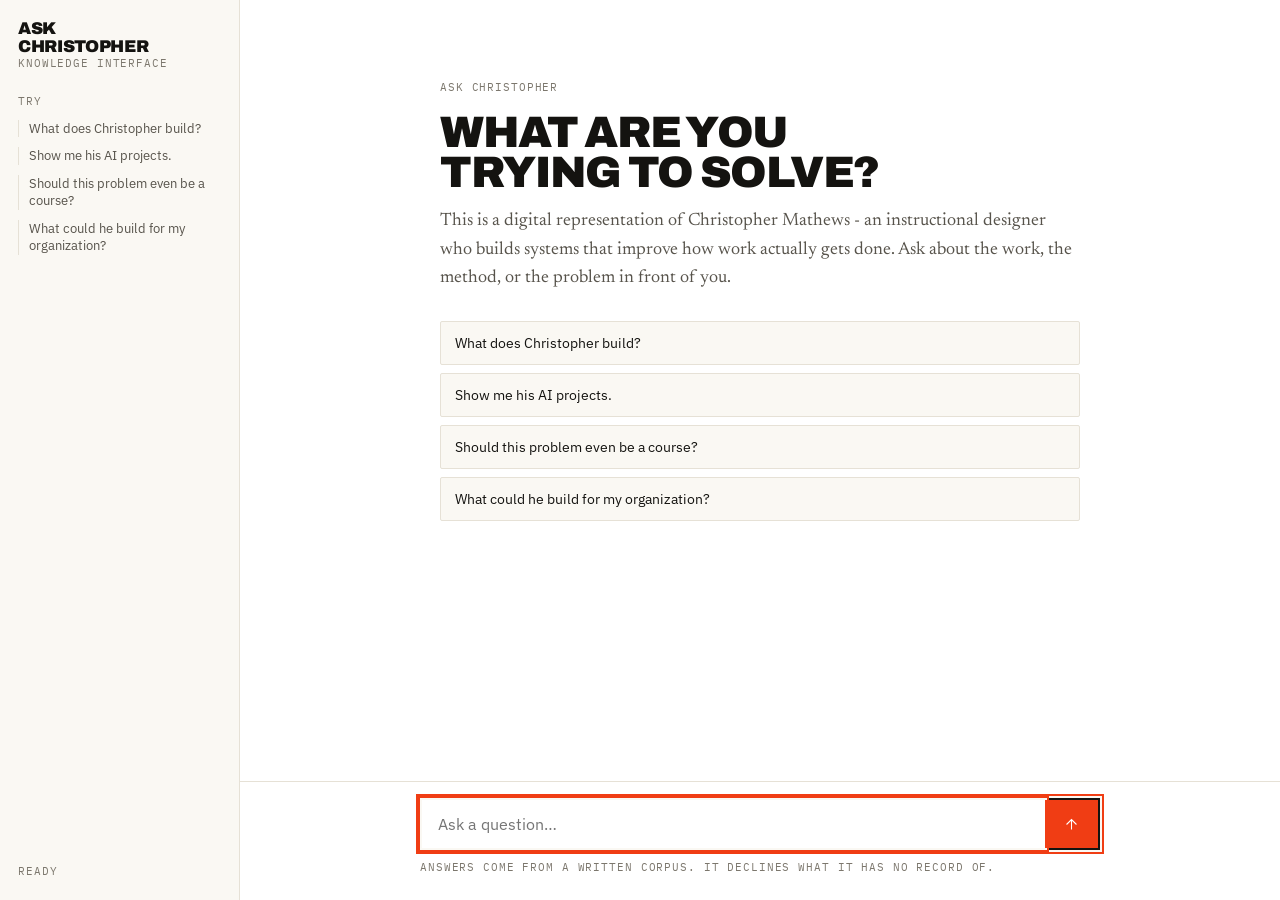
==== web/index.html @ f3e1037a "Give Ask Christopher an HTTP surface without touching its behaviour Phase 1 closed with a validated " ====
<!doctype html>
<!--
  Ask Christopher - production frontend, v1.

  Derived from the design system's ask_christopher UI kit, with three
  deliberate departures from the prototype:

  1. No React, no Babel, no CDN. The prototype loaded React 18 development
     builds plus @babel/standalone from unpkg and transpiled JSX on every page
     load. Correct for a generated prototype, wrong for production. This is one
     HTML file, one stylesheet and one script - no build step either.

  2. No source panel. Sources.jsx promised "every answer is traceable" with
     inline citation markers. The corpus is injected whole rather than
     retrieved, so there is nothing to cite per answer, and a panel showing
     plausible sources the model did not use is the fabrication
     knowledge/boundaries.md forbids. It becomes honest when retrieval lands.

  3. No "Answers cite their sources" footer line, for the same reason. Saying
     it while it is untrue is worse than the missing panel.

  Kept verbatim from the design system: styles.css, tokens/, data-mode="ask",
  and the layout proportions.
-->
<html lang="en">
<head>
  <meta charset="utf-8">
  <meta name="viewport" content="width=device-width, initial-scale=1">
  <title>Ask Christopher</title>
  <meta name="description" content="The AI-powered front door to ChristopherMathews.com. Ask about the work, the method, or the problem you are trying to solve.">
  <link rel="stylesheet" href="styles.css">
  <link rel="stylesheet" href="app.css">
</head>
<!-- data-api is where the Passenger app is mounted in cPanel. The page is a
     static file; the API is a separate mount. Change it here, not in app.js. -->
<body data-mode="ask" data-api="/api">
  <div class="ask">
    <nav class="ask__rail">
      <div>
        <div class="wordmark">Ask<br>Christopher</div>
        <div class="metalabel">Knowledge interface</div>
      </div>

      <div class="ask__suggested" id="suggested" hidden>
        <div class="metalabel">Try</div>
      </div>

      <div class="ask__railfoot">
        <div class="metalabel" id="status">Ready</div>
      </div>
    </nav>

    <main class="ask__main">
      <div class="ask__scroll" id="scroll">
        <section class="ask__intro" id="intro">
          <div class="metalabel">Ask Christopher</div>
          <h1 class="statement">What are you<br>trying to solve?</h1>
          <p class="lede">
            This is a digital representation of Christopher Mathews - an
            instructional designer who builds systems that improve how work
            actually gets done. Ask about the work, the method, or the problem
            in front of you.
          </p>
          <div class="ask__prompts" id="prompts"></div>
        </section>

        <div class="ask__thread" id="thread"></div>
      </div>

      <div class="ask__composer">
        <form class="composer" id="form" autocomplete="off">
          <label class="visually-hidden" for="q">Your question</label>
          <input class="composer__input" id="q" name="q" type="text"
                 placeholder="Ask a question&hellip;" maxlength="1000" required>
          <button class="composer__send" id="send" type="submit" aria-label="Send question">
            <svg width="17" height="17" viewBox="0 0 24 24" fill="none"
                 stroke="currentColor" stroke-width="1.5" aria-hidden="true">
              <path d="M12 19V5M5 12l7-7 7 7"/>
            </svg>
          </button>
        </form>
        <p class="composer__note" id="note">
          Answers come from a written corpus. It declines what it has no record of.
        </p>
      </div>
    </main>
  </div>

  <script src="app.js"></script>
</body>
</html>
---- web/styles.css ----
@import url("tokens/fonts.css");
@import url("tokens/colors.css");
@import url("tokens/typography.css");
@import url("tokens/spacing.css");
@import url("tokens/borders.css");
@import url("tokens/motion.css");
@import url("tokens/modes.css");
@import url("tokens/base.css");
---- web/app.css ----
/* Ask Christopher - layout and the few component styles this page needs.
 *
 * Every value here is a design-system token. The prototype expressed all of
 * this as React inline styles; the shapes are the same, moved into CSS so the
 * page needs no JavaScript to render its own layout.
 *
 * The source panel is gone, so the prototype's three-column grid
 * (240px / 1fr / 340px) becomes two columns.
 */

* { box-sizing: border-box; }

html, body {
  margin: 0;
  height: 100%;
  background: var(--paper-000);
  color: var(--text-primary);
}

.visually-hidden {
  position: absolute;
  width: 1px; height: 1px;
  margin: -1px; padding: 0;
  overflow: hidden; clip: rect(0 0 0 0);
  white-space: nowrap; border: 0;
}

/* ---------------------------------------------------------------- shell */

.ask {
  display: grid;
  grid-template-columns: 240px minmax(0, 1fr);
  height: 100vh;
}

.ask__rail {
  border-right: var(--border-width-hairline) solid var(--border-hairline);
  padding: 20px 18px;
  background: var(--paper-050);
  display: flex;
  flex-direction: column;
  gap: 22px;
}

.ask__railfoot { margin-top: auto; }

.ask__main {
  display: flex;
  flex-direction: column;
  overflow: hidden;
}

.ask__scroll {
  flex: 1;
  overflow: auto;
  padding: 40px 56px 0;
}

/* ------------------------------------------------------------ type roles */

.wordmark {
  font-family: var(--font-display);
  font-weight: var(--weight-black);
  text-transform: uppercase;
  font-size: 17px;
  letter-spacing: -0.02em;
  line-height: 1.05;
}

.metalabel {
  font-family: var(--font-mono);
  font-size: var(--size-2xs);
  letter-spacing: var(--tracking-mono-label);
  text-transform: uppercase;
  color: var(--text-muted);
}

.statement {
  font-family: var(--font-display);
  font-weight: var(--weight-black);
  text-transform: uppercase;
  font-size: var(--mode-display-size);
  letter-spacing: var(--tracking-display);
  line-height: var(--leading-tight);
  margin: 16px 0 14px;
}

.lede {
  font-family: var(--font-body);
  font-size: var(--size-md);
  line-height: var(--leading-body);
  color: var(--text-secondary);
  margin: 0 0 28px;
  max-width: var(--measure-body);
}

/* ------------------------------------------------------------ intro pane */

.ask__intro {
  max-width: 640px;
  margin: 40px auto 0;
}

.ask__prompts {
  display: flex;
  flex-direction: column;
  gap: 8px;
}

.prompt {
  text-align: left;
  cursor: pointer;
  background: var(--paper-050);
  border: var(--border-width-hairline) solid var(--border-hairline);
  border-radius: var(--radius-sm);
  padding: 12px 14px;
  font-family: var(--font-ui);
  font-size: var(--size-sm);
  color: var(--text-primary);
  transition: var(--transition-ui);
}

.prompt:hover { background: var(--surface-hover); border-color: var(--border-default); }

.ask__suggested { display: flex; flex-direction: column; gap: 10px; }

.ask__suggested a {
  font-family: var(--font-ui);
  font-size: 13px;
  color: var(--text-secondary);
  text-decoration: none;
  line-height: 1.35;
  border-left: var(--border-width-hairline) solid var(--border-hairline);
  padding-left: 10px;
}

.ask__suggested a:hover { color: var(--text-link); border-color: var(--border-signal); }

/* --------------------------------------------------------------- thread */

.ask__thread { max-width: 680px; margin: 0 auto; padding-bottom: 24px; }

.turn { margin-bottom: 34px; }

.turn__q {
  font-family: var(--font-display);
  font-weight: var(--weight-bold);
  text-transform: uppercase;
  font-size: var(--size-lg);
  letter-spacing: var(--tracking-heading);
  line-height: var(--leading-heading);
  margin: 0 0 12px;
}

.turn__a {
  font-family: var(--font-body);
  font-size: var(--size-base);
  line-height: var(--leading-body);
  color: var(--text-primary);
  white-space: pre-wrap;
  margin: 0;
}

.turn__a--error {
  font-family: var(--font-ui);
  font-size: var(--size-sm);
  color: var(--status-danger);
  border-left: var(--border-width-rule) solid var(--status-danger);
  padding-left: 12px;
  white-space: normal;
}

/* A three-dot wait, not a fake token stream. The response is not streamed, so
 * pretending otherwise would misrepresent what is happening. */
.turn__a--pending::after {
  content: "\2026";
  font-family: var(--font-mono);
  color: var(--text-muted);
}

/* ------------------------------------------------------------- composer */

.ask__composer {
  border-top: var(--border-width-hairline) solid var(--border-hairline);
  padding: 16px 56px 24px;
  background: var(--paper-000);
}

.composer {
  max-width: 680px;
  margin: 0 auto;
  display: flex;
  border: var(--border-width-strong) solid var(--ink-900);
}

.composer__input {
  flex: 1;
  border: none;
  outline: none;
  background: transparent;
  padding: 14px 16px;
  font-family: var(--font-ui);
  font-size: var(--size-base);
  color: var(--text-primary);
  min-width: 0;
}

.composer__input:disabled { color: var(--text-muted); }

.composer__send {
  border: none;
  background: var(--signal-500);
  color: #fff;
  padding: 0 18px;
  cursor: pointer;
  display: flex;
  align-items: center;
  transition: var(--transition-ui);
}

.composer__send:hover:not(:disabled) { background: var(--signal-600); }
.composer__send:disabled { opacity: 0.4; cursor: not-allowed; }

.composer:focus-within { box-shadow: var(--shadow-focus); }

.composer__note {
  max-width: 680px;
  margin: 10px auto 0;
  font-family: var(--font-mono);
  font-size: var(--size-2xs);
  letter-spacing: var(--tracking-mono-label);
  text-transform: uppercase;
  color: var(--text-muted);
}

.composer__note--warn { color: var(--status-warning); }

/* ---------------------------------------------------------------- narrow */

@media (max-width: 860px) {
  .ask { grid-template-columns: 1fr; height: auto; min-height: 100vh; }
  .ask__rail {
    border-right: none;
    border-bottom: var(--border-width-hairline) solid var(--border-hairline);
    flex-direction: row;
    align-items: baseline;
    justify-content: space-between;
  }
  .ask__suggested { display: none; }
  .ask__railfoot { margin-top: 0; }
  .ask__scroll { padding: 24px 20px 0; }
  .ask__composer { padding: 12px 20px 20px; }
  .ask__intro { margin-top: 8px; }
}
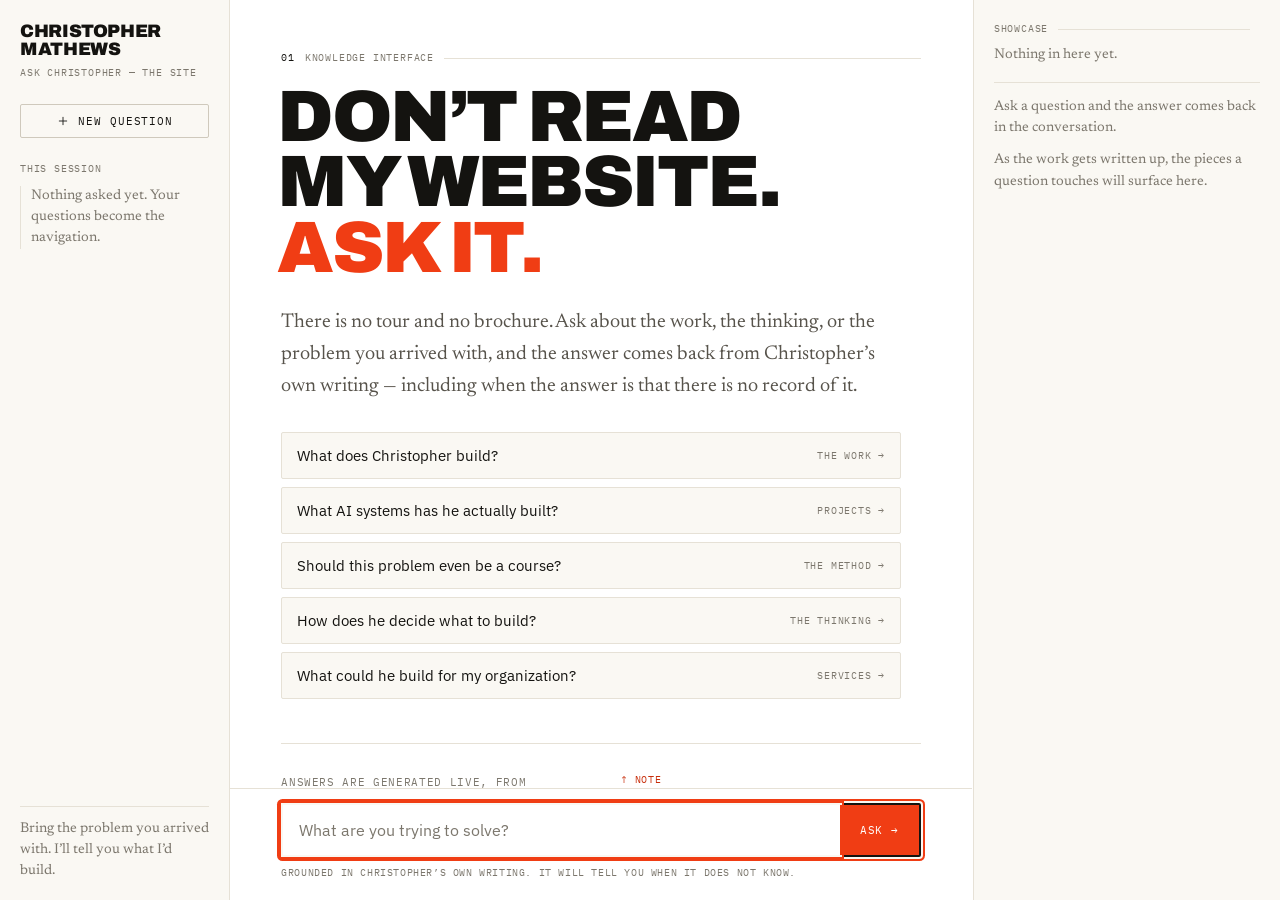
==== commit 45ac256d: "Rebuild the frontend on the handoff shell, and ship only what is true design_handoff_ask_christopher" ====
--- a/web/index.html
+++ b/web/index.html
@@ -1,89 +1,194 @@
 <!doctype html>
 <!--
-  Ask Christopher - production frontend, v1.
+  Ask Christopher - production frontend, v2.
 
-  Derived from the design system's ask_christopher UI kit, with three
-  deliberate departures from the prototype:
+  v2 rebuilds the page against design_handoff_ask_christopher/, which specifies
+  a persistent three-column shell wrapping five views. This batch builds the
+  shell plus two of those views - arrival and the conversation thread - and
+  stops there. "All the work", the opened-piece artifact view and "Start a
+  project" are deliberately absent, so nothing in this file links to them.
 
-  1. No React, no Babel, no CDN. The prototype loaded React 18 development
-     builds plus @babel/standalone from unpkg and transpiled JSX on every page
-     load. Correct for a generated prototype, wrong for production. This is one
-     HTML file, one stylesheet and one script - no build step either.
+  Six deliberate departures from the handoff, each because shipping the design
+  as drawn would state something untrue:
 
-  2. No source panel. Sources.jsx promised "every answer is traceable" with
-     inline citation markers. The corpus is injected whole rather than
-     retrieved, so there is nothing to cite per answer, and a panel showing
-     plausible sources the model did not use is the fabrication
-     knowledge/boundaries.md forbids. It becomes honest when retrieval lands.
+  1. No portfolio content. Every one of the prototype's 16 works, every metric
+     and every case-study body is placeholder written by the designer, and
+     knowledge/projects.md documents seven pieces with no imagery and no
+     figures carrying a method. The showcase rail therefore ships structurally
+     complete and factually empty. See the handoff README, "Content status".
 
-  3. No "Answers cite their sources" footer line, for the same reason. Saying
-     it while it is untrue is worse than the missing panel.
+  2. No AES voice-shift banner. The design calls it "a real behaviour", but
+     nothing in prompts/ instructs a first-person-to-we shift, so the banner
+     would assert a voice change that does not happen.
 
-  Kept verbatim from the design system: styles.css, tokens/, data-mode="ask",
-  and the layout proportions.
+  3. No stats row, records table, offer panel, facet chips or follow-ups.
+     POST /api/ask returns {reply: string}. Those blocks need structured
+     fields the backend does not produce, and populating them here would mean
+     inventing them. The backend contract is untouched by this batch.
+
+  4. No source or provenance claim. Carried forward from v1: the corpus is
+     injected whole rather than retrieved, so there is nothing to cite per
+     answer.
+
+  5. The usage-limit copy does not say "session limit - 20 of 20". The real
+     gate (src/ask_christopher/usage.py) is a ceiling for the whole site per
+     UTC day, not an allowance per visitor. Telling a visitor they used their
+     twenty would be false in both the number and the subject.
+
+  6. "Or just read" is replaced by "Or ask". The design's block links to
+     About Christopher, AES services and All the work - three destinations
+     this batch does not build. Rather than link to 404s or fake the views,
+     the slot holds the suggested questions.
+
+  Kept verbatim from the design system: styles.css, tokens/, data-mode="ask".
+  Kept from the handoff: the shell proportions, the provocation, the
+  Annotation, the cqi type scale, the motion durations, radius 2px.
+
+  Pure ASCII by choice. Typography uses HTML entities so the bytes survive a
+  cPanel File Manager upload unchanged and sha256 verification is meaningful.
 -->
 <html lang="en">
 <head>
   <meta charset="utf-8">
   <meta name="viewport" content="width=device-width, initial-scale=1">
-  <title>Ask Christopher</title>
-  <meta name="description" content="The AI-powered front door to ChristopherMathews.com. Ask about the work, the method, or the problem you are trying to solve.">
+  <title>Ask Christopher &mdash; Christopher Mathews</title>
+  <meta name="description" content="Don't read my website. Ask it. A conversational front door to Christopher Mathews' work, answering from his own writing.">
   <link rel="stylesheet" href="styles.css">
   <link rel="stylesheet" href="app.css">
 </head>
-<!-- data-api is where the Passenger app is mounted in cPanel. The page is a
+<!-- data-api is where the Passenger app is mounted in cPanel. This page is a
      static file; the API is a separate mount. Change it here, not in app.js. -->
 <body data-mode="ask" data-api="/api">
-  <div class="ask">
-    <nav class="ask__rail">
-      <div>
-        <div class="wordmark">Ask<br>Christopher</div>
-        <div class="metalabel">Knowledge interface</div>
-      </div>
 
-      <div class="ask__suggested" id="suggested" hidden>
-        <div class="metalabel">Try</div>
-      </div>
+  <div class="shell">
 
-      <div class="ask__railfoot">
-        <div class="metalabel" id="status">Ready</div>
+    <!-- ============================================ left column: session -->
+    <nav class="rail" aria-label="Session and navigation">
+
+      <a class="wordmark" href="#" id="reset">
+        <span class="wordmark__name">Christopher<br>Mathews</span>
+        <span class="wordmark__sub">Ask Christopher &mdash; the site</span>
+      </a>
+
+      <button class="btn btn--outline btn--full" id="newq" type="button">
+        <svg class="btn__icon" width="14" height="14" viewBox="0 0 24 24" fill="none"
+             stroke="currentColor" stroke-width="1.5" aria-hidden="true">
+          <path d="M12 5v14M5 12h14"/>
+        </svg>
+        New question
+      </button>
+
+      <section class="rail__block">
+        <p class="metalabel">This session</p>
+        <p class="rail__empty" id="session-empty">Nothing asked yet. Your questions become the navigation.</p>
+        <ol class="sessionlist" id="sessionlist"></ol>
+      </section>
+
+      <!-- Stands in for the handoff's "Or just read" block until the artifact
+           and index views exist. Same slot, same weight, no dead links. -->
+      <section class="rail__block" id="railsuggested" hidden>
+        <p class="metalabel">Or ask</p>
+        <ul class="raillist" id="raillist"></ul>
+      </section>
+
+      <div class="rail__foot">
+        <p class="rail__note">Bring the problem you arrived with. I&rsquo;ll tell you what I&rsquo;d build.</p>
       </div>
     </nav>
 
-    <main class="ask__main">
-      <div class="ask__scroll" id="scroll">
-        <section class="ask__intro" id="intro">
-          <div class="metalabel">Ask Christopher</div>
-          <h1 class="statement">What are you<br>trying to solve?</h1>
-          <p class="lede">
-            This is a digital representation of Christopher Mathews - an
-            instructional designer who builds systems that improve how work
-            actually gets done. Ask about the work, the method, or the problem
-            in front of you.
+    <!-- =========================================== centre column: primary -->
+    <main class="centre">
+
+      <div class="centre__scroll" id="scroll">
+
+        <!-- ------------------------------------------------- view: arrival -->
+        <section class="arrival rise" id="arrival">
+          <p class="metalabel metalabel--ruled">
+            <span class="metalabel__n">01</span>
+            <span class="metalabel__t">Knowledge interface</span>
           </p>
-          <div class="ask__prompts" id="prompts"></div>
+
+          <h1 class="provocation">
+            Don&rsquo;t read<br>my website.<br><span class="provocation__signal">Ask it.</span>
+          </h1>
+
+          <p class="standfirst">
+            There is no tour and no brochure. Ask about the work, the thinking,
+            or the problem you arrived with, and the answer comes back from
+            Christopher&rsquo;s own writing &mdash; including when the answer is
+            that there is no record of it.
+          </p>
+
+          <div class="suggested" id="suggested"></div>
+
+          <div class="arrival__foot">
+            <p class="arrival__facts">
+              Answers are generated live, from written material.<br>
+              It declines what it has no record of.
+            </p>
+            <aside class="annotation">
+              <span class="annotation__marker">&uarr; Note</span>
+              This is one of the systems I build. You are evaluating the work by
+              using it.
+            </aside>
+          </div>
         </section>
 
-        <div class="ask__thread" id="thread"></div>
+        <!-- -------------------------------------------------- view: thread -->
+        <div class="thread" id="thread"></div>
       </div>
 
-      <div class="ask__composer">
-        <form class="composer" id="form" autocomplete="off">
-          <label class="visually-hidden" for="q">Your question</label>
-          <input class="composer__input" id="q" name="q" type="text"
-                 placeholder="Ask a question&hellip;" maxlength="1000" required>
-          <button class="composer__send" id="send" type="submit" aria-label="Send question">
-            <svg width="17" height="17" viewBox="0 0 24 24" fill="none"
-                 stroke="currentColor" stroke-width="1.5" aria-hidden="true">
-              <path d="M12 19V5M5 12l7-7 7 7"/>
-            </svg>
-          </button>
-        </form>
-        <p class="composer__note" id="note">
-          Answers come from a written corpus. It declines what it has no record of.
-        </p>
+      <!-- Sibling of the scroll region, never inside it, so it never scrolls
+           away. Handoff, "Layout - the three-column shell". -->
+      <div class="askbar">
+        <div class="askbar__inner" id="askbar-live">
+          <form class="askform" id="form" autocomplete="off">
+            <label class="visually-hidden" for="q">Your question</label>
+            <input class="askform__input" id="q" name="q" type="text"
+                   placeholder="What are you trying to solve?"
+                   maxlength="1000" required>
+            <button class="askform__send" id="send" type="submit">
+              Ask <span aria-hidden="true">&rarr;</span>
+            </button>
+          </form>
+          <p class="askbar__hint" id="hint">
+            Grounded in Christopher&rsquo;s own writing. It will tell you when it
+            does not know.
+          </p>
+        </div>
+
+        <!-- Swapped in when the site's daily cap is reached. No numbers: the
+             cap is site-wide and per UTC day, not a per-visitor allowance. -->
+        <div class="askbar__locked" id="askbar-locked" hidden>
+          <span class="askbar__lockedtext">
+            Asking is paused for today. It opens again tomorrow.
+          </span>
+        </div>
       </div>
     </main>
+
+    <!-- ========================================= right column: showcase -->
+    <aside class="showcase" aria-label="Showcase">
+      <div class="showcase__head">
+        <p class="metalabel metalabel--ruled">
+          <span class="metalabel__t">Showcase</span>
+        </p>
+        <span class="showcase__count" id="showcase-count"></span>
+      </div>
+
+      <p class="showcase__sub" id="showcase-sub">Nothing in here yet.</p>
+
+      <!-- Cards render here once work records exist. Empty by design in this
+           batch - see departure 1 in the head comment. -->
+      <div class="showcase__cards" id="showcase-cards"></div>
+
+      <div class="showcase__idle" id="showcase-idle">
+        <p>Ask a question and the answer comes back in the conversation.</p>
+        <p>As the work gets written up, the pieces a question touches will
+           surface here.</p>
+      </div>
+    </aside>
+
   </div>
 
   <script src="app.js"></script>
--- a/web/app.css
+++ b/web/app.css
@@ -1,21 +1,37 @@
-/* Ask Christopher - layout and the few component styles this page needs.
+/* Ask Christopher - layout and components, v2.
  *
- * Every value here is a design-system token. The prototype expressed all of
- * this as React inline styles; the shapes are the same, moved into CSS so the
- * page needs no JavaScript to render its own layout.
+ * Transcribed from design_handoff_ask_christopher/ChristopherMathews.dc.html,
+ * which expresses every value as an inline style against a CSS variable. The
+ * values here are the handoff's values; only the delivery mechanism changed,
+ * so the page renders its own layout with no JavaScript.
  *
- * The source panel is gone, so the prototype's three-column grid
- * (240px / 1fr / 340px) becomes two columns.
+ * Every colour, radius, shadow and duration is a design-system token. No
+ * hard-coded hexes except #fff on the signal button, which the handoff
+ * specifies literally.
+ *
+ * Two structural rules from the handoff are load-bearing rather than
+ * decorative, and both are marked where they appear:
+ *   - container-type on .centre, because all display type is sized in cqi
+ *     against that column rather than the viewport
+ *   - flex-shrink: 0 on any child of an overflow-hidden flex column
  */
+
+/* ------------------------------------------------------------------ reset */
 
 * { box-sizing: border-box; }
 
 html, body {
   margin: 0;
-  height: 100%;
   background: var(--paper-000);
   color: var(--text-primary);
 }
+
+/* Every element this page toggles carries a class that sets `display`, and a
+ * class beats the [hidden] attribute on specificity - so without this rule
+ * `hidden` silently does nothing and the locked ask bar, the rail's question
+ * list and the showcase empty state all render at once. Found by rendering
+ * the page, not by reading it. */
+[hidden] { display: none !important; }
 
 .visually-hidden {
   position: absolute;
@@ -25,230 +41,706 @@
   white-space: nowrap; border: 0;
 }
 
-/* ---------------------------------------------------------------- shell */
-
-.ask {
+/* ----------------------------------------------------------------- motion */
+
+@keyframes rise {
+  from { opacity: 0; transform: translateY(8px); }
+  to   { opacity: 1; transform: none; }
+}
+@keyframes pulse {
+  0%, 100% { opacity: .25; }
+  50%      { opacity: 1; }
+}
+
+.rise { animation: rise 190ms cubic-bezier(.16, 1, .3, 1) both; }
+
+/* Scrollbars, kept quiet. WebKit only; other engines get their default. */
+.scrolls::-webkit-scrollbar { width: 8px; }
+.scrolls::-webkit-scrollbar-thumb { background: var(--border-default); }
+
+/* ------------------------------------------------------------------ shell */
+
+.shell {
   display: grid;
-  grid-template-columns: 240px minmax(0, 1fr);
+  grid-template-columns: clamp(180px, 18vw, 264px) minmax(0, 1fr) clamp(236px, 24vw, 348px);
   height: 100vh;
-}
-
-.ask__rail {
+  height: 100dvh;   /* dvh second, so old engines keep the vh value */
+  overflow: hidden;
+  background: var(--paper-000);
+}
+
+/* ------------------------------------------------------- left column: rail */
+
+.rail {
   border-right: var(--border-width-hairline) solid var(--border-hairline);
-  padding: 20px 18px;
   background: var(--paper-050);
+  padding: 22px 20px 18px;
   display: flex;
   flex-direction: column;
-  gap: 22px;
-}
-
-.ask__railfoot { margin-top: auto; }
-
-.ask__main {
+  gap: 24px;
+  overflow: auto;
+}
+
+.wordmark { text-decoration: none; color: inherit; display: block; }
+.wordmark:hover { text-decoration: none; }
+
+.wordmark__name {
+  display: block;
+  font-family: var(--font-display);
+  font-weight: var(--weight-black);
+  text-transform: uppercase;
+  font-size: 18px;
+  letter-spacing: -.02em;
+  line-height: 1.02;
+  color: var(--text-primary);
+}
+
+.wordmark__sub {
+  display: block;
+  font-family: var(--font-mono);
+  font-size: 10px;
+  letter-spacing: var(--tracking-mono-label);
+  text-transform: uppercase;
+  color: var(--text-muted);
+  margin-top: 7px;
+}
+
+.rail__block { display: flex; flex-direction: column; gap: 9px; }
+
+.rail__empty {
+  font-family: var(--font-body);
+  font-size: 14px;
+  line-height: 1.5;
+  color: var(--text-muted);
+  border-left: var(--border-width-hairline) solid var(--border-hairline);
+  padding-left: 10px;
+}
+
+.rail__foot { margin-top: auto; }
+
+.rail__note {
+  font-family: var(--font-body);
+  font-size: 14px;
+  line-height: 1.5;
+  color: var(--text-muted);
+  border-top: var(--border-width-hairline) solid var(--border-hairline);
+  padding-top: 12px;
+}
+
+/* Session list. Rows are the navigation: one per answered question, plus the
+ * one in flight. The handoff nests opened pieces beneath their question; that
+ * nesting arrives with the artifact view, not in this batch. */
+
+.sessionlist { list-style: none; margin: 0; padding: 0; display: flex; flex-direction: column; gap: 9px; }
+
+.sessionlist__row {
+  display: block;
+  width: 100%;
+  text-align: left;
+  background: none;
+  border: 0;
+  border-left: var(--border-width-strong) solid var(--border-hairline);
+  border-radius: 0;
+  padding: 0 0 0 10px;
+  font-family: var(--font-ui);
+  font-size: 13px;
+  line-height: 1.35;
+  color: var(--text-secondary);
+  cursor: pointer;
+  transition: var(--transition-ui);
+}
+.sessionlist__row:hover { color: var(--text-primary); }
+.sessionlist__row--current { border-left-color: var(--signal-500); color: var(--text-primary); }
+.sessionlist__row--pending { color: var(--text-muted); border-left-color: var(--signal-500); }
+
+.raillist { list-style: none; margin: 0; padding: 0; display: flex; flex-direction: column; gap: 9px; }
+
+.raillist__row {
+  display: block;
+  width: 100%;
+  text-align: left;
+  background: none;
+  border: 0;
+  border-bottom: var(--border-width-hairline) solid var(--border-default);
+  border-radius: 0;
+  padding: 0 0 7px;
+  font-family: var(--font-ui);
+  font-size: 13px;
+  line-height: 1.35;
+  color: var(--text-primary);
+  cursor: pointer;
+  transition: var(--transition-ui);
+}
+.raillist__row:hover { color: var(--text-link); border-bottom-color: var(--border-signal); }
+
+/* ---------------------------------------------------------------- buttons */
+
+.btn {
+  display: inline-flex;
+  align-items: center;
+  justify-content: center;
+  gap: 8px;
+  min-height: 34px;
+  padding: 0 14px;
+  border-radius: var(--radius-sm);
+  font-family: var(--font-mono);
+  font-size: 11px;
+  letter-spacing: var(--tracking-mono-label);
+  text-transform: uppercase;
+  cursor: pointer;
+  transition: background 130ms cubic-bezier(.2, 0, 0, 1), color 130ms cubic-bezier(.2, 0, 0, 1);
+}
+.btn:active { transform: translateY(1px); }
+.btn--full { width: 100%; }
+.btn__icon { flex-shrink: 0; }
+
+.btn--outline {
+  background: transparent;
+  border: var(--border-width-hairline) solid var(--border-default);
+  color: var(--text-primary);
+}
+.btn--outline:hover { background: var(--paper-100); }
+
+/* ------------------------------------------------------- centre column ---- */
+
+.centre {
   display: flex;
   flex-direction: column;
   overflow: hidden;
-}
-
-.ask__scroll {
+  background: var(--paper-000);
+  min-width: 0;
+  /* LOAD-BEARING. Every cqi length below resolves against this column, which
+   * is why display type tracks the column and not the viewport. Removing this
+   * silently reverts the whole type scale to its clamp minimum. */
+  container-type: inline-size;
+}
+
+.centre__scroll { flex: 1; overflow: auto; }
+
+/* ------------------------------------------------------------ view: arrival */
+
+.arrival {
+  padding: clamp(28px, 4vw, 64px) clamp(24px, 4vw, 64px) 24px;
+  max-width: 780px;
+}
+
+.metalabel {
+  font-family: var(--font-mono);
+  font-size: 10px;
+  letter-spacing: var(--tracking-mono-label);
+  text-transform: uppercase;
+  color: var(--text-muted);
+  margin: 0;
+}
+
+/* The MetaLabel device: optional number, label, then a hairline taking the
+ * remaining width. The most-used element in the design. */
+.metalabel--ruled { display: flex; align-items: center; gap: 10px; }
+.metalabel--ruled::after {
+  content: "";
   flex: 1;
-  overflow: auto;
-  padding: 40px 56px 0;
-}
-
-/* ------------------------------------------------------------ type roles */
-
-.wordmark {
+  height: var(--border-width-hairline);
+  background: var(--border-hairline);
+}
+.metalabel__n { color: var(--text-primary); }
+.metalabel--signal .metalabel__t,
+.metalabel--signal .metalabel__n { color: var(--text-signal); }
+
+.provocation {
   font-family: var(--font-display);
   font-weight: var(--weight-black);
   text-transform: uppercase;
-  font-size: 17px;
-  letter-spacing: -0.02em;
-  line-height: 1.05;
-}
-
-.metalabel {
-  font-family: var(--font-mono);
-  font-size: var(--size-2xs);
-  letter-spacing: var(--tracking-mono-label);
-  text-transform: uppercase;
-  color: var(--text-muted);
-}
-
-.statement {
-  font-family: var(--font-display);
-  font-weight: var(--weight-black);
-  text-transform: uppercase;
-  font-size: var(--mode-display-size);
-  letter-spacing: var(--tracking-display);
-  line-height: var(--leading-tight);
-  margin: 16px 0 14px;
-}
-
-.lede {
+  font-size: clamp(34px, 9.8cqi, 76px);
+  line-height: .9;
+  letter-spacing: -.035em;
+  overflow-wrap: break-word;
+  margin: 18px 0 0 -4px;   /* optical hang */
+}
+.provocation__signal { color: var(--signal-500); }
+
+.standfirst {
   font-family: var(--font-body);
-  font-size: var(--size-md);
-  line-height: var(--leading-body);
+  font-size: 20px;
+  line-height: 1.6;
   color: var(--text-secondary);
-  margin: 0 0 28px;
-  max-width: var(--measure-body);
-}
-
-/* ------------------------------------------------------------ intro pane */
-
-.ask__intro {
-  max-width: 640px;
-  margin: 40px auto 0;
-}
-
-.ask__prompts {
-  display: flex;
-  flex-direction: column;
-  gap: 8px;
-}
-
-.prompt {
+  max-width: 54ch;
+  margin: 26px 0 30px;
+}
+
+.suggested { display: flex; flex-direction: column; gap: 8px; max-width: 620px; }
+
+.suggested__item {
+  display: flex;
+  justify-content: space-between;
+  align-items: center;
+  gap: 16px;
   text-align: left;
   cursor: pointer;
   background: var(--paper-050);
   border: var(--border-width-hairline) solid var(--border-hairline);
   border-radius: var(--radius-sm);
-  padding: 12px 14px;
+  padding: 13px 15px;
   font-family: var(--font-ui);
-  font-size: var(--size-sm);
+  font-size: 15px;
   color: var(--text-primary);
-  transition: var(--transition-ui);
-}
-
-.prompt:hover { background: var(--surface-hover); border-color: var(--border-default); }
-
-.ask__suggested { display: flex; flex-direction: column; gap: 10px; }
-
-.ask__suggested a {
-  font-family: var(--font-ui);
-  font-size: 13px;
+  transition: background 130ms cubic-bezier(.2, 0, 0, 1);
+}
+.suggested__item:hover { background: var(--paper-100); }
+
+.suggested__kind {
+  font-family: var(--font-mono);
+  font-size: 10px;
+  letter-spacing: var(--tracking-mono-label);
+  text-transform: uppercase;
+  color: var(--text-muted);
+  white-space: nowrap;
+}
+
+.arrival__foot {
+  display: grid;
+  grid-template-columns: repeat(auto-fit, minmax(230px, 1fr));
+  gap: 40px;
+  margin-top: 44px;
+  padding-top: 28px;
+  border-top: var(--border-width-hairline) solid var(--border-hairline);
+  align-items: start;
+}
+
+.arrival__facts {
+  font-family: var(--font-mono);
+  font-size: 11px;
+  letter-spacing: .06em;
+  text-transform: uppercase;
+  color: var(--text-muted);
+  line-height: 1.9;
+  margin: 0;
+}
+
+.annotation {
+  font-family: var(--font-body);
+  font-size: 15px;
+  line-height: 1.55;
   color: var(--text-secondary);
-  text-decoration: none;
-  line-height: 1.35;
-  border-left: var(--border-width-hairline) solid var(--border-hairline);
-  padding-left: 10px;
-}
-
-.ask__suggested a:hover { color: var(--text-link); border-color: var(--border-signal); }
-
-/* --------------------------------------------------------------- thread */
-
-.ask__thread { max-width: 680px; margin: 0 auto; padding-bottom: 24px; }
-
-.turn { margin-bottom: 34px; }
-
+}
+.annotation__marker {
+  display: block;
+  font-family: var(--font-mono);
+  font-size: 10px;
+  letter-spacing: .07em;
+  text-transform: uppercase;
+  color: var(--text-signal);
+  margin-bottom: 7px;
+}
+
+/* ------------------------------------------------------------- view: thread */
+
+.thread { padding: 40px clamp(24px, 4vw, 64px) 8px; max-width: 780px; }
+.thread:empty { display: none; }
+
+.turn { margin-bottom: 44px; }
+.turn:last-child { margin-bottom: 16px; }
+
+/* Question restated, with the mono index. */
+.turn__ask {
+  display: flex;
+  gap: 14px;
+  align-items: baseline;
+  border-left: var(--border-width-rule) solid var(--ink-900);
+  padding-left: 16px;
+  margin-bottom: 22px;
+}
+.turn__num {
+  font-family: var(--font-mono);
+  font-size: 10px;
+  letter-spacing: var(--tracking-mono-label);
+  text-transform: uppercase;
+  color: var(--text-muted);
+  padding-top: 5px;
+  white-space: nowrap;
+}
 .turn__q {
   font-family: var(--font-display);
   font-weight: var(--weight-bold);
   text-transform: uppercase;
-  font-size: var(--size-lg);
-  letter-spacing: var(--tracking-heading);
-  line-height: var(--leading-heading);
-  margin: 0 0 12px;
-}
-
-.turn__a {
-  font-family: var(--font-body);
-  font-size: var(--size-base);
-  line-height: var(--leading-body);
-  color: var(--text-primary);
-  white-space: pre-wrap;
+  font-size: clamp(19px, 3.5cqi, 27px);
+  letter-spacing: -.025em;
+  line-height: 1.08;
+  overflow-wrap: break-word;
   margin: 0;
 }
 
-.turn__a--error {
-  font-family: var(--font-ui);
-  font-size: var(--size-sm);
-  color: var(--status-danger);
+/* In flight: the rule turns signal and the heading goes muted, so a pending
+ * question is visibly a question rather than an answer. */
+.turn--pending .turn__ask { border-left-color: var(--signal-500); }
+.turn--pending .turn__q { color: var(--text-muted); }
+
+.turn__body { font-family: var(--font-body); font-size: 19px; line-height: 1.6; color: var(--text-primary); }
+.turn__body p { margin: 0 0 16px; max-width: 62ch; }
+.turn__body p:last-child { margin-bottom: 0; }
+
+/* ------------------------------------------------------------ loading state
+ *
+ * The handoff tuned this for a 950ms prototype delay. Real latency is
+ * multi-second and unstreamed - Passenger buffers text/event-stream on shared
+ * hosting - so three pulsing dots alone would read as a hang. The label
+ * advances through named stages and starts reporting elapsed seconds once the
+ * wait is long enough to need evidence of progress. app.js drives the text;
+ * the dots are only a liveness cue. */
+
+.wait {
+  display: flex;
+  align-items: center;
+  gap: 8px;
+  font-family: var(--font-mono);
+  font-size: 11px;
+  letter-spacing: var(--tracking-mono-label);
+  text-transform: uppercase;
+  color: var(--text-muted);
+  min-height: 16px;
+}
+.wait__dot { animation: pulse 900ms linear infinite; }
+.wait__dot:nth-of-type(2) { animation-delay: 150ms; }
+.wait__dot:nth-of-type(3) { animation-delay: 300ms; }
+
+.skeleton { display: grid; gap: 10px; margin-top: 20px; max-width: 62ch; }
+.skeleton span { height: 13px; background: var(--paper-100); border-radius: var(--radius-sm); display: block; }
+.skeleton span:nth-child(2) { width: 92%; }
+.skeleton span:nth-child(3) { width: 64%; }
+
+/* -------------------------------------------------------------- callouts */
+
+.callout {
+  border: var(--border-width-hairline) solid var(--border-default);
   border-left: var(--border-width-rule) solid var(--status-danger);
-  padding-left: 12px;
-  white-space: normal;
-}
-
-/* A three-dot wait, not a fake token stream. The response is not streamed, so
- * pretending otherwise would misrepresent what is happening. */
-.turn__a--pending::after {
-  content: "\2026";
-  font-family: var(--font-mono);
-  color: var(--text-muted);
-}
-
-/* ------------------------------------------------------------- composer */
-
-.ask__composer {
+  border-radius: var(--radius-sm);
+  background: var(--paper-050);
+  padding: 18px 20px;
+  max-width: 640px;
+}
+.callout__title {
+  font-family: var(--font-display);
+  font-weight: var(--weight-bold);
+  text-transform: uppercase;
+  font-size: 17px;
+  letter-spacing: -.02em;
+  line-height: 1.15;
+  margin: 0 0 8px;
+}
+.callout__body { font-family: var(--font-body); font-size: 17px; line-height: 1.55; color: var(--text-secondary); margin: 0; }
+.callout__actions { display: flex; gap: 10px; flex-wrap: wrap; margin-top: 14px; }
+
+/* The daily-cap panel. Deliberately carries no count: the gate is a ceiling
+ * for the whole site per UTC day, so "20 of 20" would be wrong twice. */
+.limit {
+  border: var(--border-width-hairline) solid var(--border-default);
+  border-top: var(--border-width-rule) solid var(--signal-500);
+  border-radius: var(--radius-sm);
+  padding: 24px;
+  max-width: 640px;
+}
+.limit__title {
+  font-family: var(--font-display);
+  font-weight: var(--weight-black);
+  text-transform: uppercase;
+  font-size: clamp(21px, 3.9cqi, 30px);
+  letter-spacing: -.03em;
+  line-height: 1.05;
+  margin: 12px 0;
+}
+.limit__body { font-family: var(--font-body); font-size: 17px; line-height: 1.6; color: var(--text-secondary); margin: 0; max-width: 52ch; }
+
+/* -------------------------------------------------------------- ask bar --
+ * Sibling of the scroll region, so it never scrolls away. */
+
+.askbar {
   border-top: var(--border-width-hairline) solid var(--border-hairline);
-  padding: 16px 56px 24px;
+  padding: 14px clamp(24px, 4vw, 64px) 20px;
   background: var(--paper-000);
-}
-
-.composer {
-  max-width: 680px;
-  margin: 0 auto;
+  flex-shrink: 0;
+}
+
+.askbar__inner { max-width: 780px; }
+
+.askform {
   display: flex;
   border: var(--border-width-strong) solid var(--ink-900);
-}
-
-.composer__input {
+  border-radius: var(--radius-sm);
+  background: var(--paper-000);
+}
+.askform:focus-within { box-shadow: var(--shadow-focus); }
+
+.askform__input {
   flex: 1;
+  min-width: 0;
   border: none;
   outline: none;
   background: transparent;
-  padding: 14px 16px;
+  padding: 15px 16px;
   font-family: var(--font-ui);
-  font-size: var(--size-base);
+  font-size: 16px;
   color: var(--text-primary);
-  min-width: 0;
-}
-
-.composer__input:disabled { color: var(--text-muted); }
-
-.composer__send {
+}
+.askform__input::placeholder { color: var(--text-muted); }
+.askform__input:disabled { color: var(--text-muted); }
+
+.askform__send {
+  flex-shrink: 0;
   border: none;
   background: var(--signal-500);
   color: #fff;
-  padding: 0 18px;
+  padding: 0 20px;
   cursor: pointer;
   display: flex;
   align-items: center;
-  transition: var(--transition-ui);
-}
-
-.composer__send:hover:not(:disabled) { background: var(--signal-600); }
-.composer__send:disabled { opacity: 0.4; cursor: not-allowed; }
-
-.composer:focus-within { box-shadow: var(--shadow-focus); }
-
-.composer__note {
-  max-width: 680px;
-  margin: 10px auto 0;
-  font-family: var(--font-mono);
-  font-size: var(--size-2xs);
+  gap: 8px;
+  font-family: var(--font-mono);
+  font-size: 11px;
   letter-spacing: var(--tracking-mono-label);
   text-transform: uppercase;
-  color: var(--text-muted);
-}
-
-.composer__note--warn { color: var(--status-warning); }
-
-/* ---------------------------------------------------------------- narrow */
-
-@media (max-width: 860px) {
-  .ask { grid-template-columns: 1fr; height: auto; min-height: 100vh; }
-  .ask__rail {
+  transition: background 130ms cubic-bezier(.2, 0, 0, 1);
+}
+.askform__send:hover:not(:disabled) { background: var(--signal-600); }
+.askform__send:disabled { opacity: .45; cursor: not-allowed; }
+
+.askbar__hint {
+  margin: 9px 0 0;
+  font-family: var(--font-mono);
+  font-size: 10px;
+  letter-spacing: .06em;
+  text-transform: uppercase;
+  color: var(--text-muted);
+}
+.askbar__hint--warn { color: var(--status-warning); }
+
+.askbar__locked {
+  max-width: 780px;
+  display: flex;
+  justify-content: space-between;
+  align-items: center;
+  gap: 20px;
+  border: var(--border-width-hairline) solid var(--border-default);
+  border-left: var(--border-width-rule) solid var(--signal-500);
+  border-radius: var(--radius-sm);
+  padding: 14px 16px;
+  background: var(--paper-050);
+}
+.askbar__lockedtext { font-family: var(--font-ui); font-size: 14px; color: var(--text-secondary); }
+
+/* ------------------------------------------------- right column: showcase */
+
+.showcase {
+  border-left: var(--border-width-hairline) solid var(--border-hairline);
+  background: var(--paper-050);
+  padding: 22px 20px;
+  overflow: auto;
+  display: flex;
+  flex-direction: column;
+  gap: 16px;
+}
+
+.showcase__head { display: flex; justify-content: space-between; align-items: baseline; gap: 10px; flex-shrink: 0; }
+.showcase__head .metalabel--ruled { flex: 1; }
+
+.showcase__count {
+  font-family: var(--font-mono);
+  font-size: 10px;
+  letter-spacing: .07em;
+  text-transform: uppercase;
+  color: var(--text-muted);
+  white-space: nowrap;
+}
+
+.showcase__sub {
+  font-family: var(--font-body);
+  font-size: 14px;
+  line-height: 1.5;
+  color: var(--text-muted);
+  margin: -8px 0 0;
+  flex-shrink: 0;
+}
+
+.showcase__cards { display: flex; flex-direction: column; gap: 16px; }
+.showcase__cards:empty { display: none; }
+
+/* The empty state. An invitation and a one-line "what is in here" - never
+ * statistics, per the handoff's explicit correction.
+ *
+ * Not pinned to the bottom with margin-top:auto. The handoff pins the rail's
+ * *footer note*, which sits below a column of cards; pinning the empty state
+ * instead leaves a tall gap that reads as a failed load rather than an empty
+ * rail. It sits under the sub-line, where a first card would go. */
+.showcase__idle {
+  border-top: var(--border-width-hairline) solid var(--border-hairline);
+  padding-top: 14px;
+  flex-shrink: 0;
+}
+.showcase__idle p {
+  font-family: var(--font-body);
+  font-size: 14px;
+  line-height: 1.55;
+  color: var(--text-muted);
+}
+.showcase__idle p + p { margin-top: 10px; }
+
+/* Card styling for the rail. Unexercised until the first work record exists -
+ * kept here so adding a record is a data change, not a layout change.
+ * FLEX-SHRINK IS LOAD-BEARING: without it the rail's flex column crushes
+ * cards to a few pixels. The handoff reports this as an observed bug. */
+.showcard {
+  text-align: left;
+  cursor: pointer;
+  background: var(--paper-000);
+  border: var(--border-width-hairline) solid var(--border-default);
+  border-top: var(--border-width-rule) solid var(--border-default);
+  border-radius: var(--radius-sm);
+  padding: 0;
+  display: block;
+  width: 100%;
+  overflow: hidden;
+  flex-shrink: 0;
+  transition: box-shadow 130ms cubic-bezier(.2, 0, 0, 1), transform 130ms cubic-bezier(.2, 0, 0, 1);
+}
+.showcard:hover { box-shadow: var(--shadow-lift); transform: translateY(-2px); }
+.showcard--live { border-color: var(--signal-500); }
+
+.showcard__media { display: block; position: relative; background: var(--paper-100); border-bottom: var(--border-width-hairline) solid var(--border-hairline); }
+.showcard__slot { display: block; position: relative; }
+.showcard__n {
+  position: absolute;
+  left: 10px;
+  bottom: 8px;
+  font-family: var(--font-display);
+  font-weight: var(--weight-black);
+  font-size: 30px;
+  letter-spacing: -.03em;
+  line-height: .85;
+  color: var(--ink-700);
+  pointer-events: none;
+}
+.showcard__body { display: block; padding: 13px; }
+.showcard__meta { display: flex; justify-content: space-between; align-items: baseline; gap: 8px; }
+.showcard__cat { font-family: var(--font-mono); font-size: 10px; letter-spacing: var(--tracking-mono-label); text-transform: uppercase; color: var(--text-signal); }
+.showcard__ref { font-family: var(--font-mono); font-size: 9px; letter-spacing: .06em; text-transform: uppercase; color: var(--text-muted); }
+.showcard__title {
+  display: block;
+  font-family: var(--font-display);
+  font-weight: var(--weight-bold);
+  text-transform: uppercase;
+  font-size: 15px;
+  letter-spacing: -.02em;
+  line-height: 1.15;
+  color: var(--text-primary);
+  margin-top: 8px;
+}
+.showcard__blurb { display: block; font-family: var(--font-body); font-size: 14px; line-height: 1.5; color: var(--text-secondary); margin-top: 6px; }
+.showcard__foot {
+  display: flex;
+  justify-content: space-between;
+  align-items: baseline;
+  gap: 8px;
+  border-top: var(--border-width-hairline) solid var(--border-hairline);
+  margin-top: 10px;
+  padding-top: 8px;
+}
+.showcard__result { font-family: var(--font-mono); font-size: 10px; letter-spacing: .07em; text-transform: uppercase; color: var(--text-signal); }
+.showcard__open { font-family: var(--font-mono); font-size: 9px; letter-spacing: .07em; text-transform: uppercase; color: var(--text-muted); }
+
+/* =========================================================================
+   Responsive
+   =========================================================================
+   Desktop is the designed target and the only state the handoff approves.
+   Below 900px it declares mobile undesigned and out of scope - but the site
+   is live and the frontend it replaces collapsed to one column at 860px, so
+   shipping a desktop-only shell would be a regression on real traffic.
+   What follows keeps the page usable below 900px without inventing the
+   mobile design: same content, same order, no new components, no drawer and
+   no accordion. Get mobile signed off before building those.            */
+
+/* 900-1080px: still three columns. The clamps narrow the rails and the cqi
+   type follows the centre column, exactly as the handoff describes. No rule
+   needed - it is recorded here so the absence reads as deliberate. */
+
+@media (max-width: 900px) {
+  /* Out of the viewport-height grid and into normal document flow, so the
+     three columns stack and the page scrolls as one. */
+  .shell {
+    grid-template-columns: minmax(0, 1fr);
+    height: auto;
+    min-height: 100vh;
+    min-height: 100dvh;
+    overflow: visible;
+  }
+
+  .rail {
     border-right: none;
     border-bottom: var(--border-width-hairline) solid var(--border-hairline);
     flex-direction: row;
-    align-items: baseline;
-    justify-content: space-between;
+    flex-wrap: wrap;
+    align-items: center;
+    gap: 14px 20px;
+    padding: 16px 20px;
+    overflow: visible;
   }
-  .ask__suggested { display: none; }
-  .ask__railfoot { margin-top: 0; }
-  .ask__scroll { padding: 24px 20px 0; }
-  .ask__composer { padding: 12px 20px 20px; }
-  .ask__intro { margin-top: 8px; }
-}
+  .wordmark { flex: 1 1 auto; }
+  .btn--full { width: auto; }
+  .rail__foot { margin-top: 0; flex: 1 1 100%; }
+  .rail__note { border-top: none; padding-top: 0; }
+
+  /* Stacked, a long session list would push the provocation below the fold.
+     Bounding its height keeps it usable and keeps the hero visible. Capped
+     rather than collapsed on purpose: a drawer is the handoff's unapproved
+     mobile design, and a details element is a component nobody signed off. */
+  .rail__block { flex: 1 1 100%; }
+  .sessionlist, .raillist { max-height: 132px; overflow: auto; }
+
+  .centre { overflow: visible; }
+  .centre__scroll { overflow: visible; flex: none; }
+
+  /* Docked rather than pinned to the column: the ask bar stays reachable
+     while the page scrolls, which is the one behaviour the handoff's mobile
+     notes call non-negotiable. */
+  .askbar {
+    position: sticky;
+    bottom: 0;
+    z-index: 2;
+    box-shadow: 0 -8px 20px -18px rgba(20, 19, 16, .42);
+  }
+
+  .showcase {
+    border-left: none;
+    border-top: var(--border-width-hairline) solid var(--border-hairline);
+    overflow: visible;
+  }
+  .showcase__idle { margin-top: 0; }
+
+  /* 48px minimum hit targets, from the handoff's mobile rules. */
+  .btn, .askform__send, .suggested__item { min-height: 48px; }
+  .sessionlist__row, .raillist__row { min-height: 44px; display: flex; align-items: center; }
+}
+
+@media (max-width: 620px) {
+  .arrival { padding: 24px 20px 20px; }
+  .thread  { padding: 28px 20px 8px; }
+  .askbar  { padding: 12px 20px 16px; }
+  .standfirst { font-size: 18px; }
+  .turn__body { font-size: 18px; }
+  .turn__body p { max-width: none; }
+  /* One column of margin left, so the annotation stops being marginalia and
+     becomes a note. Dropping it entirely loses real brand voice. */
+  .arrival__foot { gap: 24px; margin-top: 32px; }
+  .askform { flex-wrap: wrap; }
+  .askform__input { flex: 1 1 100%; }
+  .askform__send { flex: 1 1 100%; justify-content: center; padding: 14px 20px; }
+}
+
+/* ------------------------------------------------------- reduced motion --
+ * Zeroes every animation, per the handoff. The wait label still advances,
+ * because it is text rather than animation - which is the point: progress
+ * stays legible without movement. */
+
+@media (prefers-reduced-motion: reduce) {
+  .rise, .wait__dot { animation: none; }
+  .showcard, .btn, .suggested__item, .askform__send { transition: none; }
+  .showcard:hover { transform: none; }
+  .btn:active { transform: none; }
+}
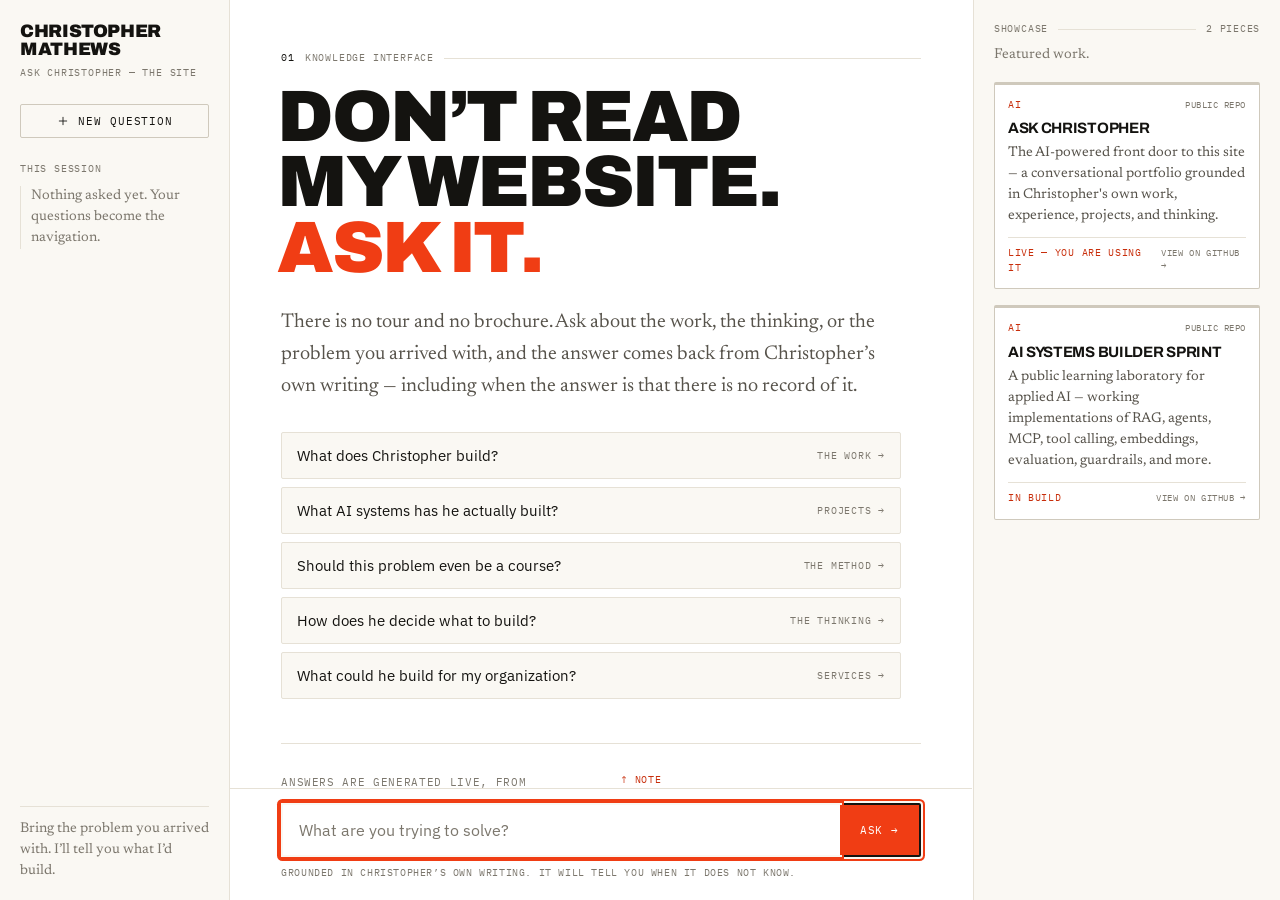
==== commit a7b75439: "Render what the model actually writes, and make one submit mean one turn Batch 2 of the frontend, dr" ====
--- a/web/index.html
+++ b/web/index.html
@@ -11,11 +11,14 @@
   Six deliberate departures from the handoff, each because shipping the design
   as drawn would state something untrue:
 
-  1. No portfolio content. Every one of the prototype's 16 works, every metric
-     and every case-study body is placeholder written by the designer, and
-     knowledge/projects.md documents seven pieces with no imagery and no
-     figures carrying a method. The showcase rail therefore ships structurally
-     complete and factually empty. See the handoff README, "Content status".
+  1. Almost no portfolio content. Every one of the prototype's 16 works, every
+     metric and every case-study body is placeholder written by the designer.
+     As of v3 the showcase holds the two pieces knowledge/projects.md records
+     as Status: Active with Evidence: Public repository - the only two a
+     visitor can independently verify, since projects.md also records that the
+     other five repositories contain nothing but a copy of the profile README.
+     The records live in app.js; the cards carry no media, because there is no
+     imagery. See the handoff README, "Content status".
 
   2. No AES voice-shift banner. The design calls it "a real behaviour", but
      nothing in prompts/ instructs a first-person-to-we shift, so the banner
@@ -25,6 +28,11 @@
      POST /api/ask returns {reply: string}. Those blocks need structured
      fields the backend does not produce, and populating them here would mean
      inventing them. The backend contract is untouched by this batch.
+
+     The showcase is promoted by deterministic string matching in app.js
+     against the question and the answer - not by structured model output, and
+     not by inferring records from prose. It reorders and highlights existing
+     records; it never creates one.
 
   4. No source or provenance claim. Carried forward from v1: the corpus is
      injected whole rather than retrieved, so there is nothing to cite per
--- a/web/app.css
+++ b/web/app.css
@@ -374,9 +374,46 @@
 .turn--pending .turn__ask { border-left-color: var(--signal-500); }
 .turn--pending .turn__q { color: var(--text-muted); }
 
+/* A failed attempt is shown but is not a turn: it takes no turn number, no
+ * session row, and the next question removes it. The muted rule says so
+ * visually - this block is not part of the conversation's record. */
+.turn--failed .turn__ask { border-left-color: var(--border-default); }
+.turn--failed .turn__q { color: var(--text-muted); }
+
 .turn__body { font-family: var(--font-body); font-size: 19px; line-height: 1.6; color: var(--text-primary); }
-.turn__body p { margin: 0 0 16px; max-width: 62ch; }
-.turn__body p:last-child { margin-bottom: 0; }
+.turn__body p { margin: 0 0 18px; max-width: 62ch; }
+.turn__body > :last-child { margin-bottom: 0; }
+
+/* Rendered Markdown subset. Nothing here changes the model's words - only the
+ * rhythm they are read at. Paragraph spacing went 16 -> 18px so a long answer
+ * has somewhere for the eye to rest; measure and size are unchanged. No drop
+ * caps, no rules between paragraphs, no emphasis on the opening line: those
+ * move where attention lands, which is close enough to editing the answer. */
+
+/* Newsreader is loaded 300-700 with a real italic axis, so both of these are
+ * genuine faces rather than synthesised by the browser. */
+.turn__body strong { font-weight: var(--weight-semibold); }
+.turn__body em { font-style: italic; }
+
+.turn__body ul,
+.turn__body ol {
+  margin: 0 0 18px;
+  padding-left: 1.15em;
+  max-width: 62ch;
+}
+.turn__body li { line-height: 1.55; }
+.turn__body li + li { margin-top: 8px; }
+.turn__body li::marker { color: var(--text-muted); }
+
+/* A list directly under its lead-in sentence reads as one thought, so the gap
+ * above it is tighter than the gap between paragraphs. */
+.turn__body p + ul,
+.turn__body p + ol { margin-top: -6px; }
+
+/* Links inherit the design system's signal colour and underline from base.css.
+ * Only the wrap behaviour is added, because a long URL as link text would
+ * otherwise push past the measure. */
+.turn__body a { overflow-wrap: anywhere; }
 
 /* ------------------------------------------------------------ loading state
  *
@@ -582,10 +619,19 @@
 }
 .showcase__idle p + p { margin-top: 10px; }
 
-/* Card styling for the rail. Unexercised until the first work record exists -
- * kept here so adding a record is a data change, not a layout change.
- * FLEX-SHRINK IS LOAD-BEARING: without it the rail's flex column crushes
- * cards to a few pixels. The handoff reports this as an observed bug. */
+/* Card styling for the rail.
+ *
+ * The handoff's card leads with a media frame. Neither record has imagery, and
+ * two grey drop targets would trade one unfinished signal for another - so the
+ * media area is absent rather than empty, and the card is type only. The frame,
+ * its aspect ratio and the project numeral come back as a data change when
+ * screenshots exist; they are deliberately not carried here as dead rules.
+ *
+ * It is an <a> to a real repository, so the browser supplies middle-click,
+ * open-in-new-tab and a status-bar preview for free.
+ *
+ * FLEX-SHRINK IS LOAD-BEARING: without it the rail's flex column crushes cards
+ * to a few pixels. The handoff reports this as an observed bug. */
 .showcard {
   text-align: left;
   cursor: pointer;
@@ -598,25 +644,23 @@
   width: 100%;
   overflow: hidden;
   flex-shrink: 0;
-  transition: box-shadow 130ms cubic-bezier(.2, 0, 0, 1), transform 130ms cubic-bezier(.2, 0, 0, 1);
-}
-.showcard:hover { box-shadow: var(--shadow-lift); transform: translateY(-2px); }
+  text-decoration: none;
+  color: inherit;
+  transition: box-shadow 130ms cubic-bezier(.2, 0, 0, 1), transform 130ms cubic-bezier(.2, 0, 0, 1),
+              border-color 130ms cubic-bezier(.2, 0, 0, 1);
+}
+.showcard:hover {
+  box-shadow: var(--shadow-lift);
+  transform: translateY(-2px);
+  text-decoration: none;
+  color: inherit;
+}
+
+/* Promoted because the visitor's question or the answer named it. The signal
+ * rule is the same device the design uses for the current turn - it marks
+ * relevance, and claims nothing about the answer having cited it. */
 .showcard--live { border-color: var(--signal-500); }
 
-.showcard__media { display: block; position: relative; background: var(--paper-100); border-bottom: var(--border-width-hairline) solid var(--border-hairline); }
-.showcard__slot { display: block; position: relative; }
-.showcard__n {
-  position: absolute;
-  left: 10px;
-  bottom: 8px;
-  font-family: var(--font-display);
-  font-weight: var(--weight-black);
-  font-size: 30px;
-  letter-spacing: -.03em;
-  line-height: .85;
-  color: var(--ink-700);
-  pointer-events: none;
-}
 .showcard__body { display: block; padding: 13px; }
 .showcard__meta { display: flex; justify-content: space-between; align-items: baseline; gap: 8px; }
 .showcard__cat { font-family: var(--font-mono); font-size: 10px; letter-spacing: var(--tracking-mono-label); text-transform: uppercase; color: var(--text-signal); }
